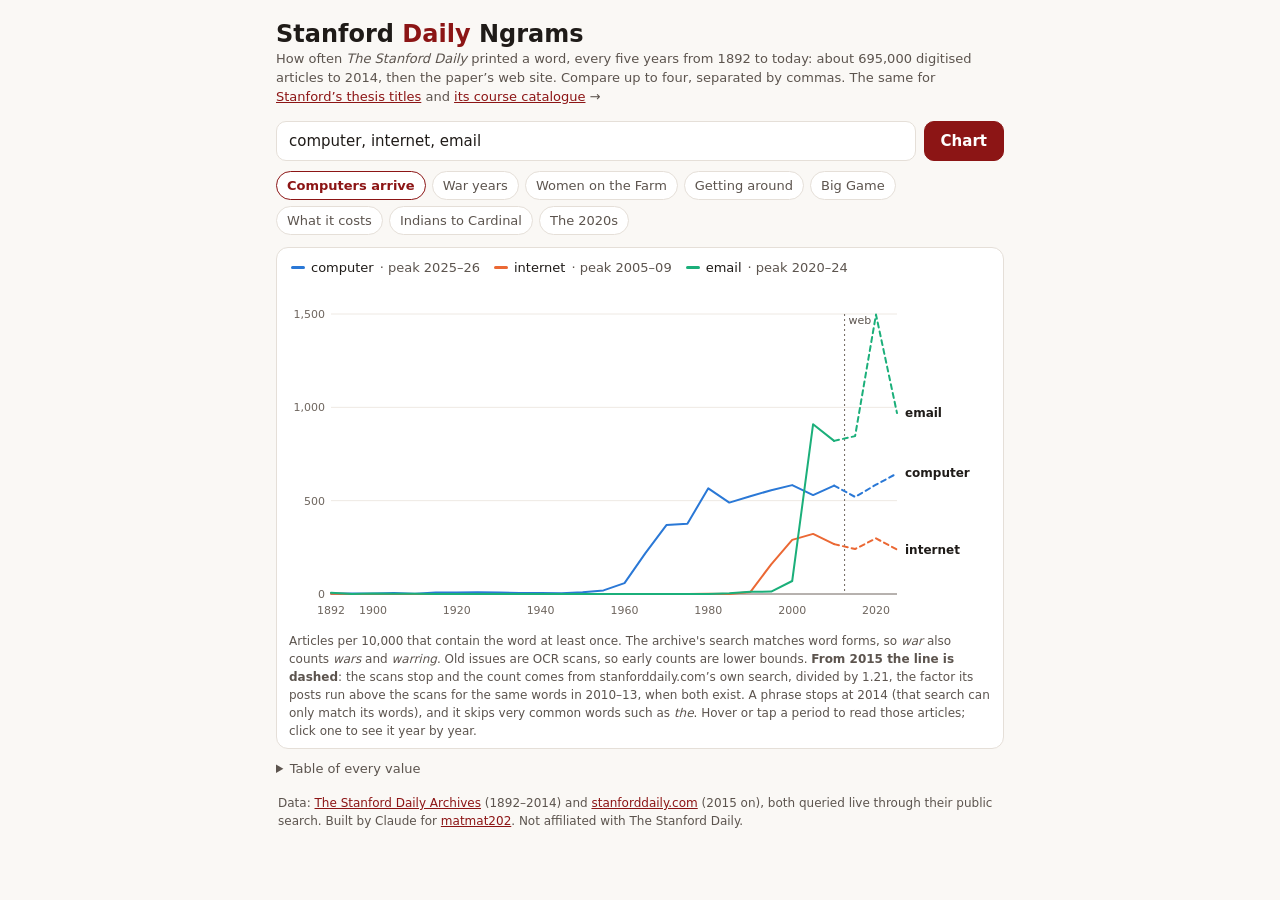
==== index.html @ 417195eb "Update Stanford Daily Ngrams 2026-10-28 🤖 Generated with [Claude Code](https://claude.com/claude-cod" ====
<!doctype html>
<html lang="en">
<head>
<meta charset="utf-8">
<meta name="viewport" content="width=device-width,initial-scale=1">
<title>Stanford Daily Ngrams · 134 years of the campus paper</title>
<link rel="icon" href="data:image/svg+xml,%3Csvg xmlns='http://www.w3.org/2000/svg' viewBox='0 0 32 32'%3E%3Crect width='32' height='32' rx='6' fill='%238c1515'/%3E%3Cpath d='M6 24l6-8 5 4 9-12' fill='none' stroke='%23fff' stroke-width='3' stroke-linecap='round' stroke-linejoin='round'/%3E%3C/svg%3E">
<meta name="theme-color" content="#8c1515">
<meta name="description" content="Type a word and see how often The Stanford Daily printed it, every five years from 1892 to today: 695,000 digitised articles, then the paper’s web site.">
<meta property="og:type" content="website">
<meta property="og:url" content="https://matmat202.github.io/daily-ngrams/">
<meta property="og:title" content="Stanford Daily Ngrams">
<meta property="og:description" content="Type a word and see how often The Stanford Daily printed it, 1892 to today.">
<meta property="og:image" content="https://matmat202.github.io/daily-ngrams/icons/card.png">
<meta property="og:image:width" content="1200">
<meta property="og:image:height" content="630">
<meta name="twitter:card" content="summary_large_image">
<link rel="apple-touch-icon" href="icons/icon-180.png">
<meta name="twitter:card" content="summary">
<style>
:root{color-scheme:light;--ground:#faf8f5;--card:#fff;--ink:#1f1b18;--ink-2:#5c544e;--ink-3:#6e655e;
  --line:#e5dfd8;--grid:#eee9e3;--accent:#8c1515;
  --s1:#2a78d6;--s2:#eb6834;--s3:#1baf7a;--s4:#eda100;
  --f-ui:system-ui,-apple-system,"Segoe UI",sans-serif}
@media (prefers-color-scheme:dark){:root{color-scheme:dark;--ground:#161311;--card:#211c19;--ink:#efe9e3;
  --ink-2:#b2a89f;--ink-3:#a1968c;--line:#352e29;--grid:#2d2723;--accent:#e36a63;
  --s1:#3987e5;--s2:#d95926;--s3:#199e70;--s4:#c98500}}
*{box-sizing:border-box}
body{margin:0;background:var(--ground);color:var(--ink);font-family:var(--f-ui);font-size:15px}
main{max-width:760px;margin:0 auto;padding:16px}
h1{font-size:24px;margin:4px 0 2px}h1 .red{color:var(--accent)}
.sub{color:var(--ink-2);font-size:13px;margin:0 0 14px;line-height:1.45}
a{color:var(--accent)}
form{display:flex;gap:8px;margin:0 0 10px}
form input{flex:1;min-width:0;font:inherit;padding:10px 12px;border:1px solid var(--line);border-radius:10px;
  background:var(--card);color:var(--ink)}
form input:focus-visible,button:focus-visible,a:focus-visible,summary:focus-visible{outline:3px solid var(--accent);outline-offset:2px}
.go{font:inherit;font-weight:600;padding:10px 16px;border:1px solid var(--accent);border-radius:10px;
  background:var(--accent);color:#fff;cursor:pointer}
@media (prefers-color-scheme:dark){.go{color:#1a1310}}
.presets{display:flex;flex-wrap:wrap;gap:6px;margin:0 0 12px;padding:0;list-style:none}
.presets button{font:inherit;font-size:13px;padding:6px 10px;border:1px solid var(--line);border-radius:999px;
  background:var(--card);color:var(--ink-2);cursor:pointer}
.presets button:hover{border-color:var(--accent);color:var(--ink)}
.presets button[aria-pressed="true"]{border-color:var(--accent);color:var(--accent);font-weight:600}
.card{background:var(--card);border:1px solid var(--line);border-radius:12px;padding:12px 10px 8px}
.legend{display:flex;flex-wrap:wrap;gap:4px 14px;margin:0 4px 6px;padding:0;list-style:none;font-size:13px}
.legend li{display:flex;align-items:center;gap:6px;color:var(--ink)}
.legend .sw{width:14px;height:3px;border-radius:2px}
.legend .peak{color:var(--ink-2)}
.status{font-size:13px;color:var(--ink-2);margin:2px 4px 6px;min-height:1.2em}
.status.err{color:var(--accent)}
#chart{position:relative}
#chart svg{display:block;width:100%;height:auto;overflow:visible}
.ax text{font-size:11px;fill:var(--ink-3);font-variant-numeric:tabular-nums}
.ax line{stroke:var(--grid);stroke-width:1}
.ax .base{stroke:var(--ink-3)}
.ln{fill:none;stroke-width:2;stroke-linejoin:round;stroke-linecap:round}
.dot{stroke:var(--card);stroke-width:2}
.lab{font-size:12px;font-weight:600;fill:var(--ink)}
.ax .seam{stroke:var(--ink-3);stroke-dasharray:2 3}
.ax .seamlab{font-size:11px;fill:var(--ink-2)}
.ln.web{stroke-dasharray:5 4}
.cross{stroke:var(--ink-3);stroke-width:1;stroke-dasharray:3 3}
.tip{position:absolute;pointer-events:auto;background:var(--card);border:1px solid var(--line);border-radius:10px;
  padding:8px 10px;font-size:13px;box-shadow:0 4px 18px rgba(0,0,0,.12);min-width:170px;display:none}
.tip.on{display:block}
@media (max-width:560px){.tip{position:static;margin-top:6px;box-shadow:none}}
.tip h3{margin:0 0 4px;font-size:13px}
.tip table{border-collapse:collapse;width:100%}
.tip td{padding:1px 0;font-variant-numeric:tabular-nums}
.tip td.v{text-align:right;padding-left:10px}
.tip .sw{display:inline-block;width:10px;height:3px;border-radius:2px;margin-right:6px;vertical-align:middle}
.tip a{display:block;font-size:12px;margin-top:2px}
.tip .years{font-size:11px;color:var(--ink-3);margin-top:6px}
.tip table.yrs{margin-top:2px;color:var(--ink)}
.tip table.yrs th{font-weight:400;text-align:left;padding-right:8px;width:3em;color:var(--ink-2)}
.tip table.yrs td{position:relative;padding:1px 4px;min-width:64px}
.tip table.yrs .bar{position:absolute;left:0;top:3px;bottom:3px;opacity:.28;border-radius:2px}
.tip table.yrs .v{position:relative;font-size:12px}
.tip table.yrs td.top .v{font-weight:600}
.note{font-size:12px;color:var(--ink-2);line-height:1.5;margin:10px 2px 0}
details{margin:12px 0 0}
summary{cursor:pointer;font-size:13px;color:var(--ink-2)}
.tbl{overflow-x:auto}
.tbl table{border-collapse:collapse;font-size:12px;font-variant-numeric:tabular-nums;margin-top:6px;width:100%}
.tbl th,.tbl td{padding:3px 8px;border-bottom:1px solid var(--line);text-align:right;white-space:nowrap}
.tbl th:first-child,.tbl td:first-child{text-align:left}
footer{font-size:12px;color:var(--ink-2);line-height:1.5;margin:18px 2px 8px}
</style>
</head>
<body>
<main>
  <h1>Stanford <span class="red">Daily</span> Ngrams</h1>
  <p class="sub" id="sub">How often <cite>The Stanford Daily</cite> printed a word, every five years from 1892 to today: about 695,000 digitised articles to 2014, then the paper’s web site. Compare up to four, separated by commas. The same for <a href="theses/">Stanford’s thesis titles</a> and <a href="courses/">its course catalogue</a> →</p>

  <form id="form" role="search">
    <label for="q" class="visually-hidden" style="position:absolute;left:-9999px">Words to chart</label>
    <input id="q" name="q" autocomplete="off" spellcheck="false" placeholder="computer, internet, email">
    <button class="go" type="submit">Chart</button>
  </form>
  <ul class="presets" id="presets" aria-label="Examples"></ul>

  <section class="card" aria-labelledby="chartTitle">
    <h2 id="chartTitle" style="position:absolute;left:-9999px">Articles mentioning each word, per 10,000 articles</h2>
    <ul class="legend" id="legend"></ul>
    <p class="status" id="status" role="status" aria-live="polite"></p>
    <div id="chart"></div>
    <p class="note">Articles per 10,000 that contain the word at least once. The archive's search
      matches word forms, so <em>war</em> also counts <em>wars</em> and <em>warring</em>. Old issues are OCR
      scans, so early counts are lower bounds. <b>From 2015 the line is dashed</b>: the scans stop and the count
      comes from stanforddaily.com’s own search, divided by <span id="scale">1.2</span>, the factor its posts run above the scans
      for the same words in 2010–13, when both exist. A phrase stops at 2014 (that search can only match its words), and
      it skips very common words such as <em>the</em>. Hover or tap a period to read those articles; click one to see it year by year.</p>
  </section>

  <details id="tableBox">
    <summary>Table of every value</summary>
    <div class="tbl" id="table"></div>
  </details>

  <footer>Data: <a href="https://archives.stanforddaily.com/">The Stanford Daily Archives</a> (1892–2014) and
    <a href="https://stanforddaily.com/">stanforddaily.com</a> (2015 on), both queried live through their public search. Built by Claude for
    <a href="https://matmat202.github.io/">matmat202</a>. Not affiliated with The Stanford Daily.</footer>
</main>
<!-- Fetched in parallel with app.js instead of behind it: each was one more round trip
     before the first draw (projects/site-speed, 2026-10-28). -->
<link rel="modulepreload" href="ngram-logic.js">
<link rel="preload" href="data/presets.json" as="fetch" crossorigin>
<script type="module" src="app.js"></script>
</body>
</html>
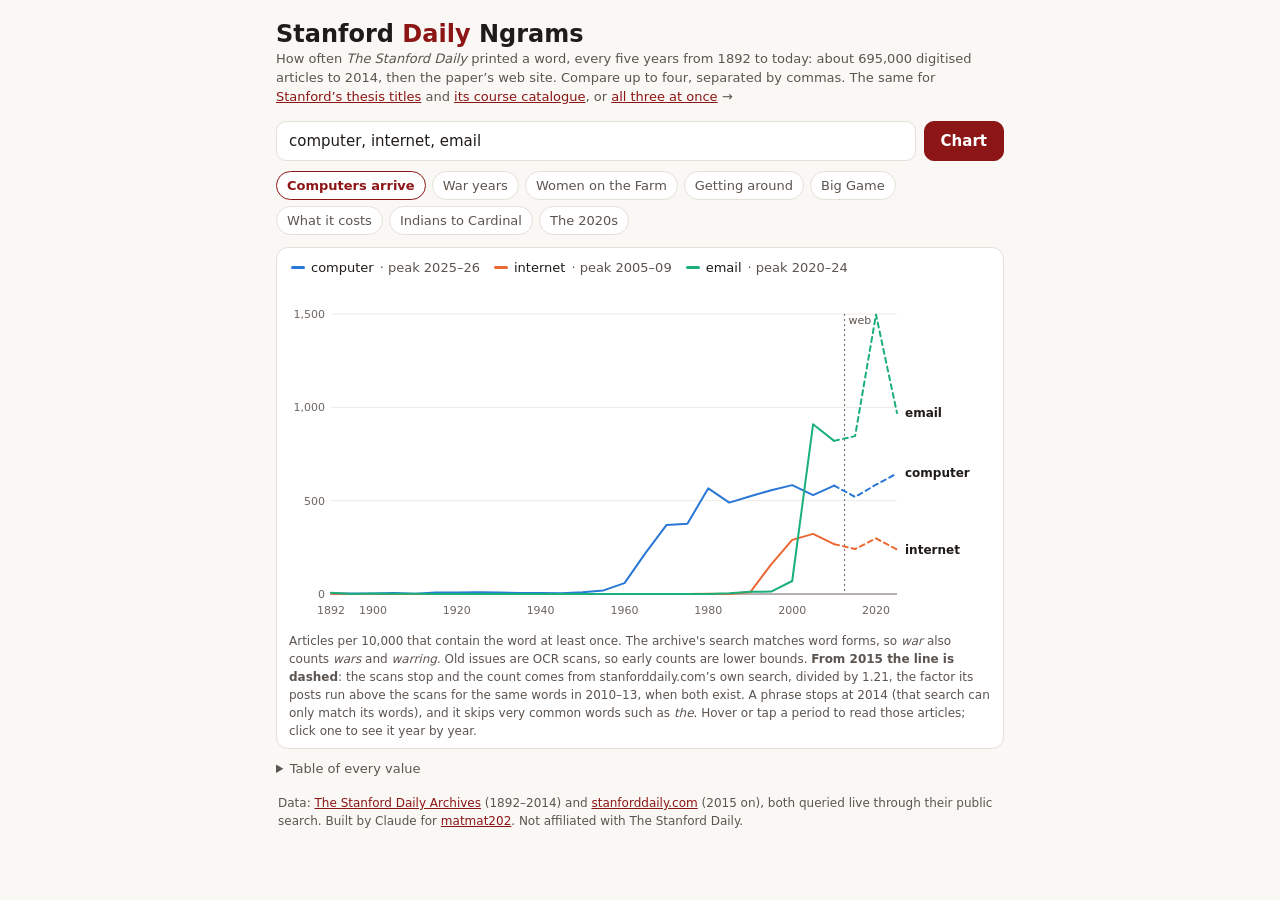
==== commit 5eacdea0: "Update Stanford Daily Ngrams 2026-10-28 🤖 Generated with [Claude Code](https://claude.com/claude-cod" ====
--- a/index.html
+++ b/index.html
@@ -92,7 +92,7 @@
 <body>
 <main>
   <h1>Stanford <span class="red">Daily</span> Ngrams</h1>
-  <p class="sub" id="sub">How often <cite>The Stanford Daily</cite> printed a word, every five years from 1892 to today: about 695,000 digitised articles to 2014, then the paper’s web site. Compare up to four, separated by commas. The same for <a href="theses/">Stanford’s thesis titles</a> and <a href="courses/">its course catalogue</a> →</p>
+  <p class="sub" id="sub">How often <cite>The Stanford Daily</cite> printed a word, every five years from 1892 to today: about 695,000 digitised articles to 2014, then the paper’s web site. Compare up to four, separated by commas. The same for <a href="theses/">Stanford’s thesis titles</a> and <a href="courses/">its course catalogue</a>, or <a href="compare/">all three at once</a> →</p>
 
   <form id="form" role="search">
     <label for="q" class="visually-hidden" style="position:absolute;left:-9999px">Words to chart</label>
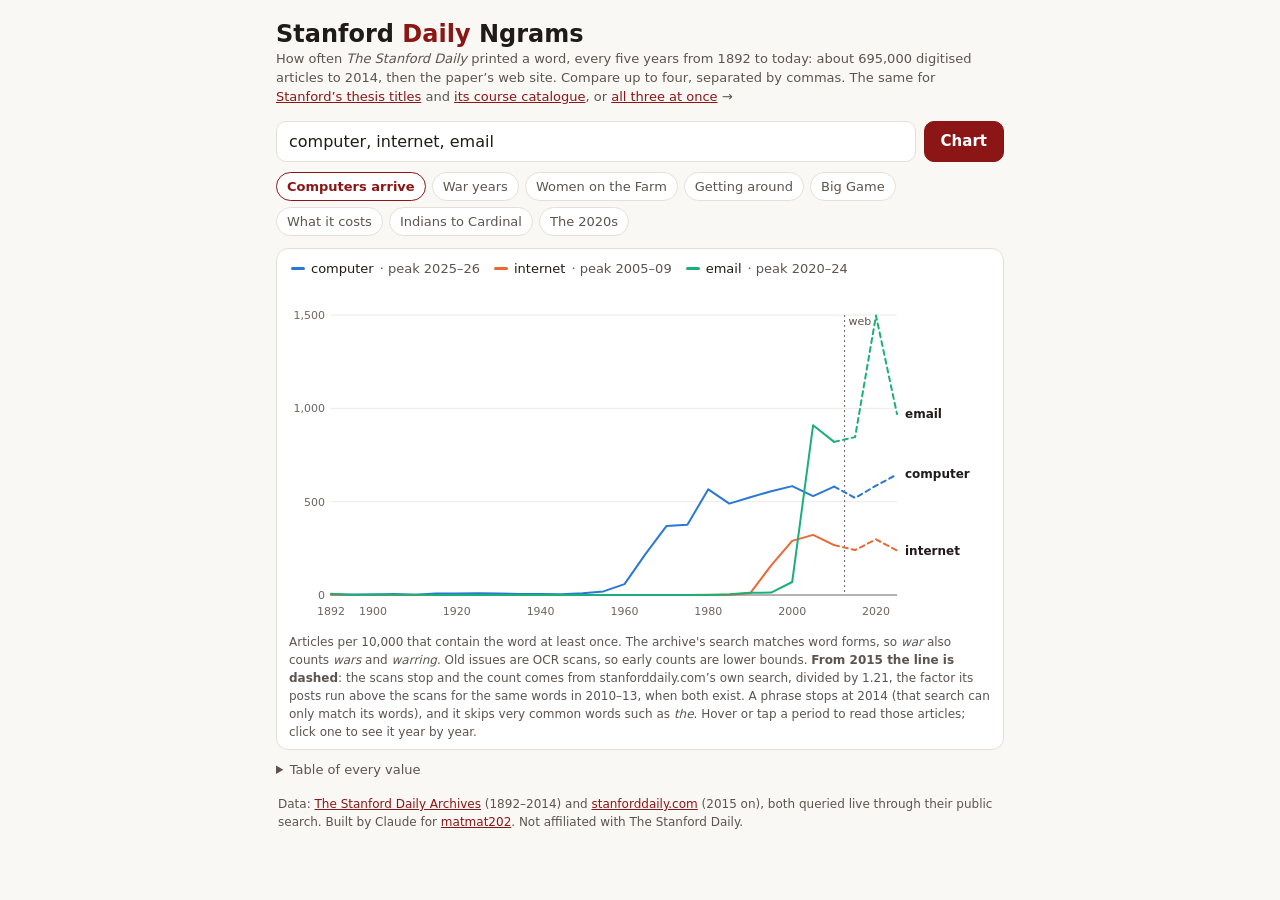
==== commit 76cec541: "Update Stanford Daily Ngrams 2026-10-30 🤖 Generated with [Claude Code](https://claude.com/claude-cod" ====
--- a/index.html
+++ b/index.html
@@ -87,6 +87,8 @@
 .tbl th,.tbl td{padding:3px 8px;border-bottom:1px solid var(--line);text-align:right;white-space:nowrap}
 .tbl th:first-child,.tbl td:first-child{text-align:left}
 footer{font-size:12px;color:var(--ink-2);line-height:1.5;margin:18px 2px 8px}
+/* iOS Safari zooms the page into any field under 16px when it is tapped (input-zoom) */
+input,select,textarea{font-size:16px!important}
 </style>
 </head>
 <body>
@@ -96,7 +98,7 @@
 
   <form id="form" role="search">
     <label for="q" class="visually-hidden" style="position:absolute;left:-9999px">Words to chart</label>
-    <input id="q" name="q" autocomplete="off" spellcheck="false" placeholder="computer, internet, email">
+    <input id="q" name="q" autocomplete="off" spellcheck="false" placeholder="computer, internet">
     <button class="go" type="submit">Chart</button>
   </form>
   <ul class="presets" id="presets" aria-label="Examples"></ul>
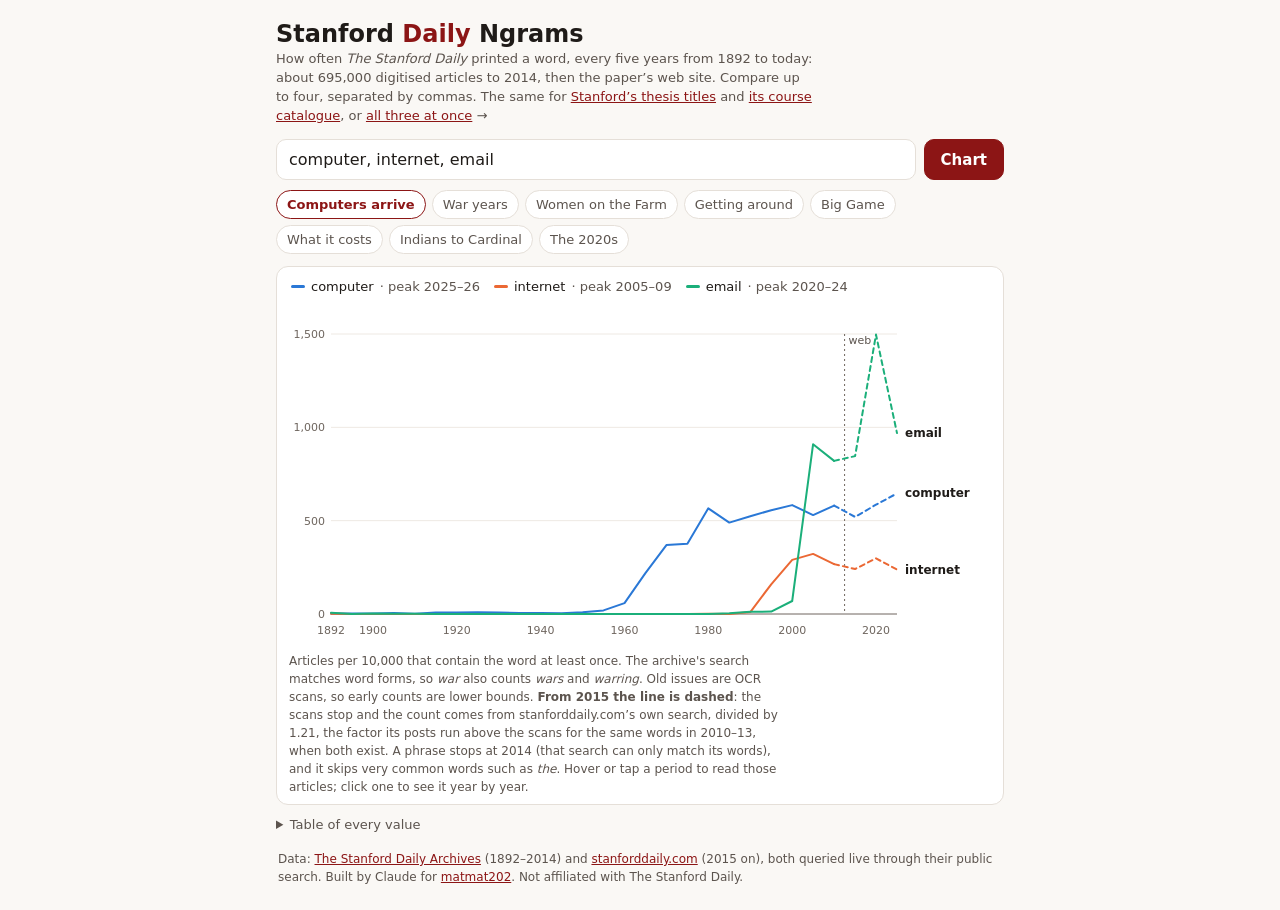
==== commit 8c544519: "Update Stanford Daily Ngrams 2026-11-08 🤖 Generated with [Claude Code](https://claude.com/claude-cod" ====
--- a/index.html
+++ b/index.html
@@ -29,7 +29,7 @@
 body{margin:0;background:var(--ground);color:var(--ink);font-family:var(--f-ui);font-size:15px}
 main{max-width:760px;margin:0 auto;padding:16px}
 h1{font-size:24px;margin:4px 0 2px}h1 .red{color:var(--accent)}
-.sub{color:var(--ink-2);font-size:13px;margin:0 0 14px;line-height:1.45}
+.sub{max-width:65ch;color:var(--ink-2);font-size:13px;margin:0 0 14px;line-height:1.45}
 a{color:var(--accent)}
 form{display:flex;gap:8px;margin:0 0 10px}
 form input{flex:1;min-width:0;font:inherit;padding:10px 12px;border:1px solid var(--line);border-radius:10px;
@@ -79,7 +79,7 @@
 .tip table.yrs .bar{position:absolute;left:0;top:3px;bottom:3px;opacity:.28;border-radius:2px}
 .tip table.yrs .v{position:relative;font-size:12px}
 .tip table.yrs td.top .v{font-weight:600}
-.note{font-size:12px;color:var(--ink-2);line-height:1.5;margin:10px 2px 0}
+.note{max-width:65ch;font-size:12px;color:var(--ink-2);line-height:1.5;margin:10px 2px 0}
 details{margin:12px 0 0}
 summary{cursor:pointer;font-size:13px;color:var(--ink-2)}
 .tbl{overflow-x:auto}
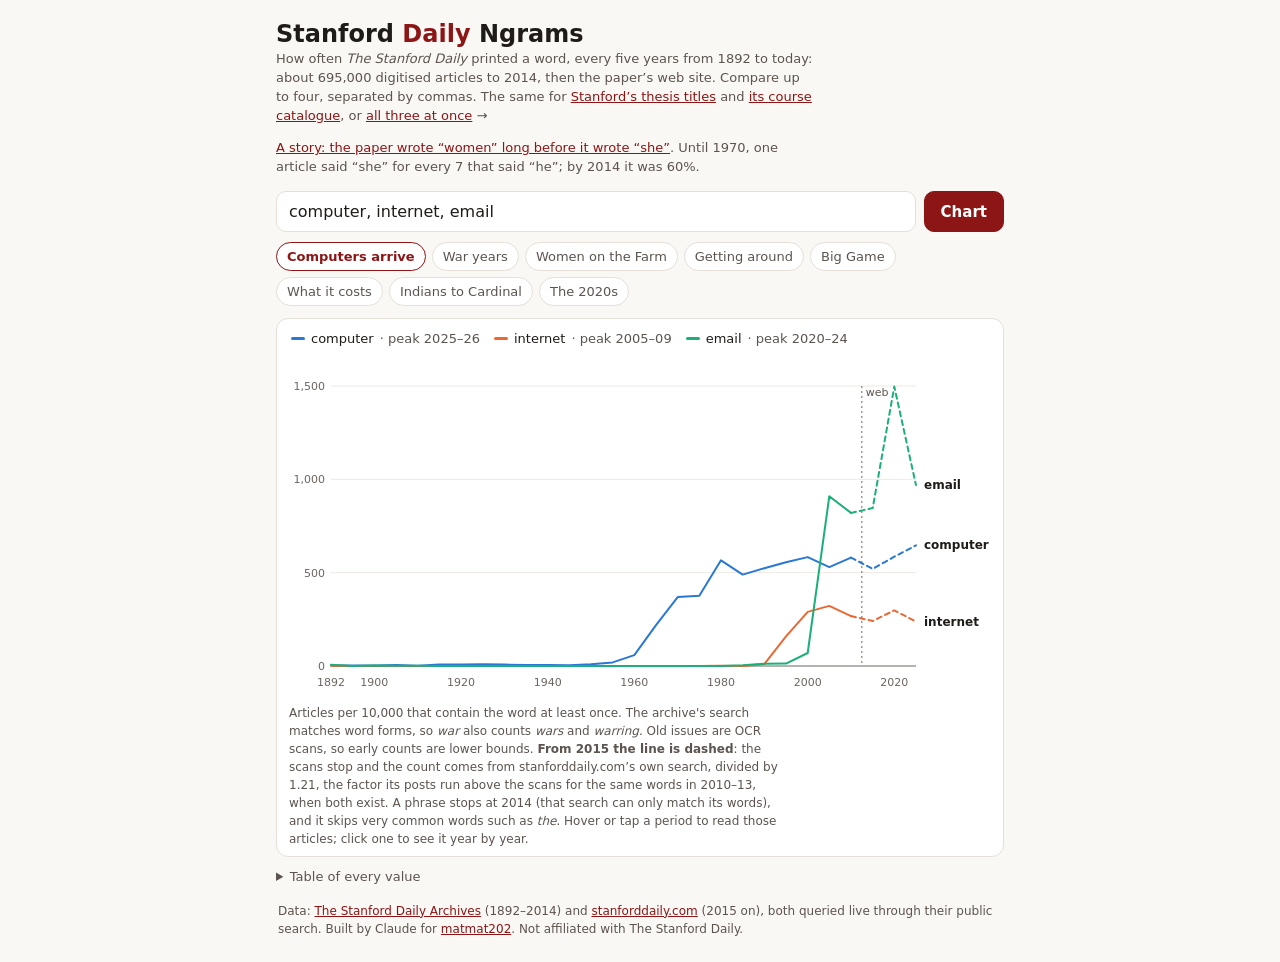
==== commit 496add12: "Update Stanford Daily Ngrams 2026-11-16 🤖 Generated with [Claude Code](https://claude.com/claude-cod" ====
--- a/index.html
+++ b/index.html
@@ -95,6 +95,7 @@
 <main>
   <h1>Stanford <span class="red">Daily</span> Ngrams</h1>
   <p class="sub" id="sub">How often <cite>The Stanford Daily</cite> printed a word, every five years from 1892 to today: about 695,000 digitised articles to 2014, then the paper’s web site. Compare up to four, separated by commas. The same for <a href="theses/">Stanford’s thesis titles</a> and <a href="courses/">its course catalogue</a>, or <a href="compare/">all three at once</a> →</p>
+  <p class="sub"><a href="story/">A story: the paper wrote “women” long before it wrote “she”</a>. Until 1970, one article said “she” for every 7 that said “he”; by 2014 it was 60%.</p>
 
   <form id="form" role="search">
     <label for="q" class="visually-hidden" style="position:absolute;left:-9999px">Words to chart</label>
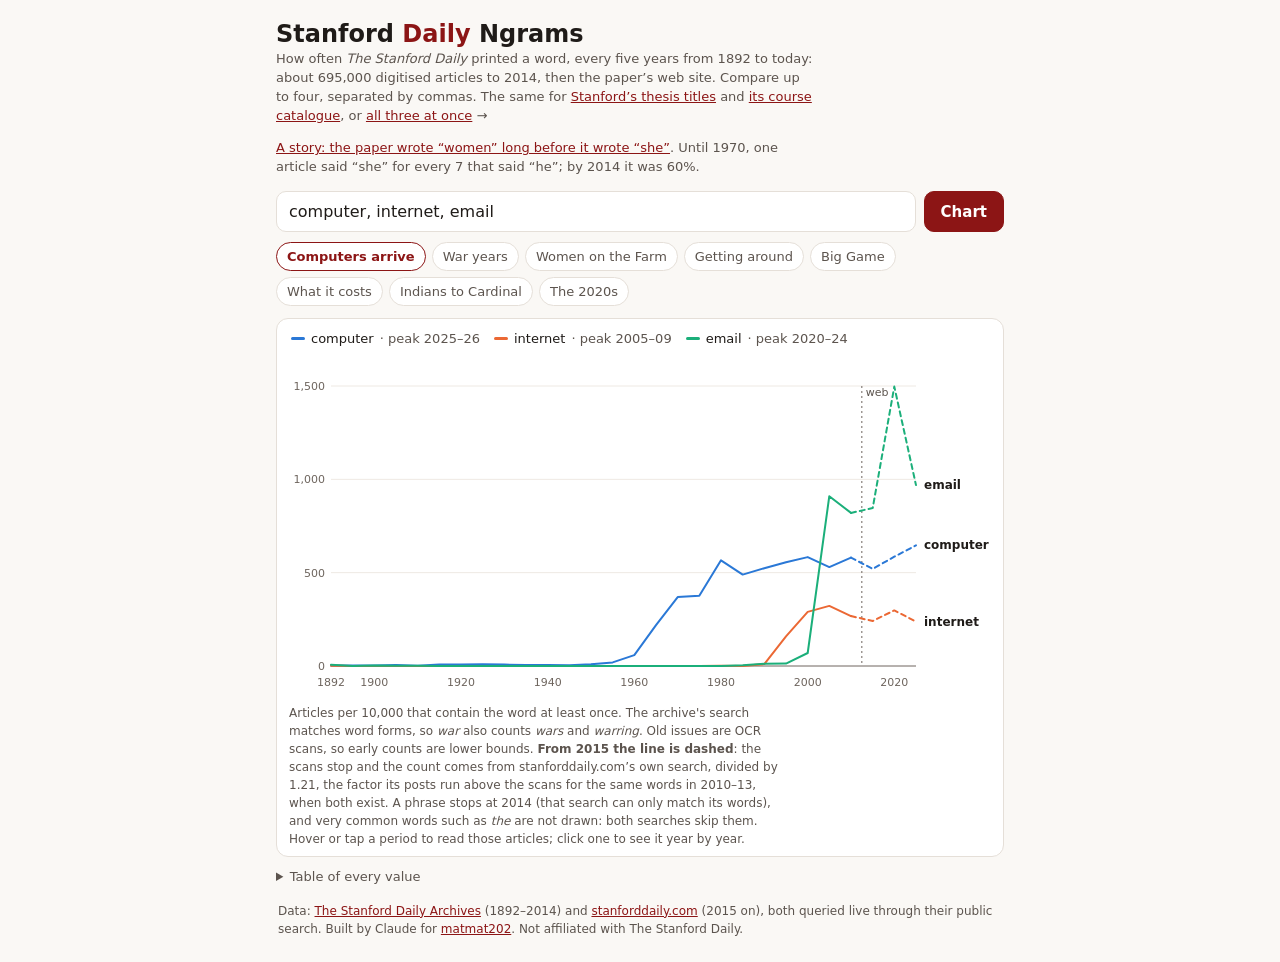
==== commit e44b5039: "Update Stanford Daily Ngrams 2026-11-19 🤖 Generated with [Claude Code](https://claude.com/claude-cod" ====
--- a/index.html
+++ b/index.html
@@ -114,7 +114,7 @@
       scans, so early counts are lower bounds. <b>From 2015 the line is dashed</b>: the scans stop and the count
       comes from stanforddaily.com’s own search, divided by <span id="scale">1.2</span>, the factor its posts run above the scans
       for the same words in 2010–13, when both exist. A phrase stops at 2014 (that search can only match its words), and
-      it skips very common words such as <em>the</em>. Hover or tap a period to read those articles; click one to see it year by year.</p>
+      very common words such as <em>the</em> are not drawn: both searches skip them. Hover or tap a period to read those articles; click one to see it year by year.</p>
   </section>
 
   <details id="tableBox">
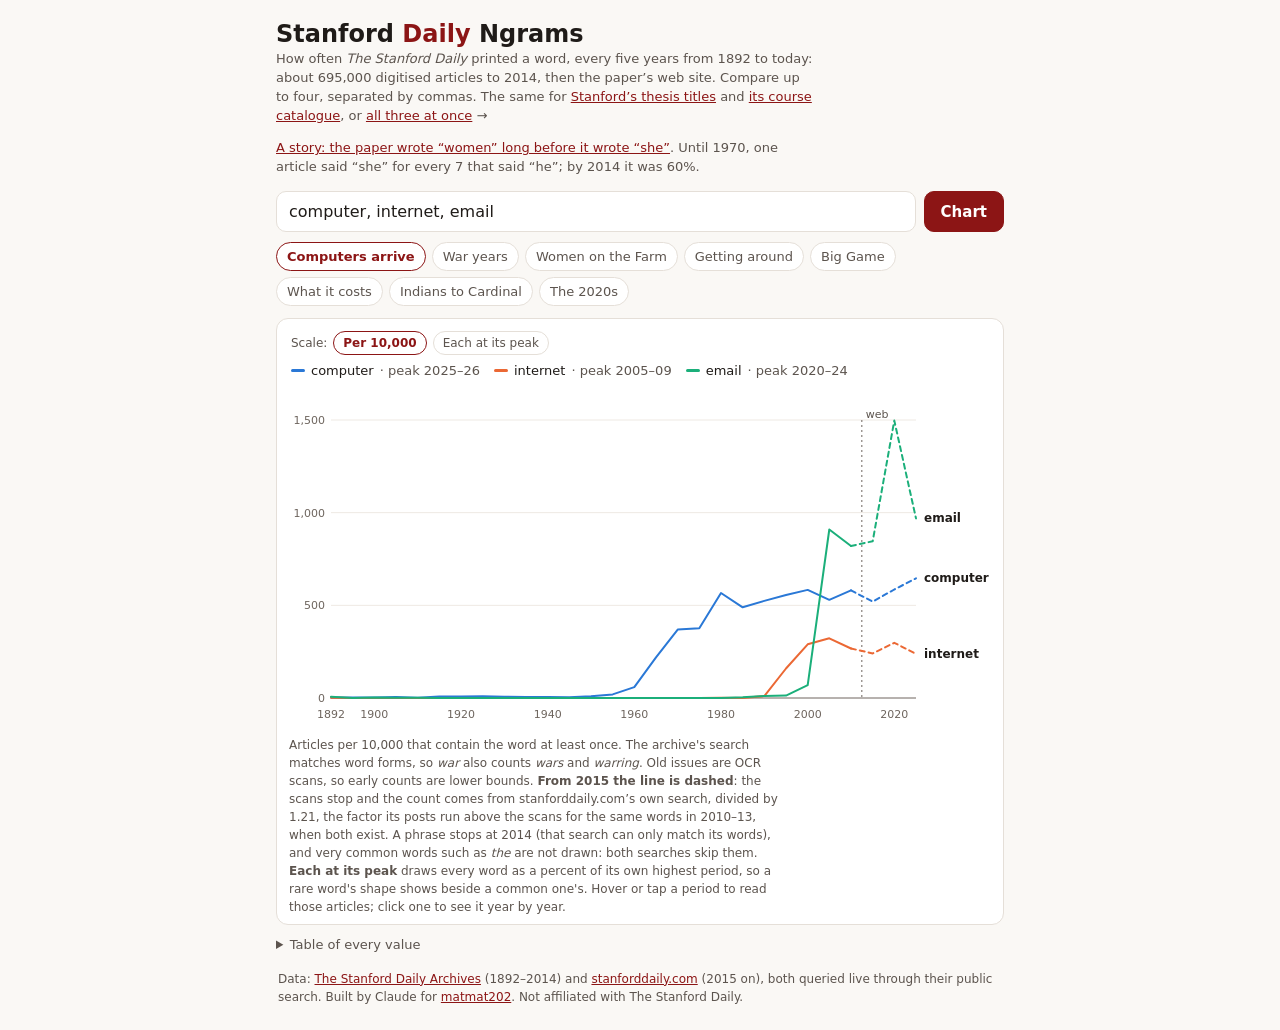
==== commit de7a5d79: "Update Stanford Daily Ngrams 2026-11-22 🤖 Generated with [Claude Code](https://claude.com/claude-cod" ====
--- a/index.html
+++ b/index.html
@@ -44,6 +44,10 @@
 .presets button:hover{border-color:var(--accent);color:var(--ink)}
 .presets button[aria-pressed="true"]{border-color:var(--accent);color:var(--accent);font-weight:600}
 .card{background:var(--card);border:1px solid var(--line);border-radius:12px;padding:12px 10px 8px}
+.scale{display:flex;flex-wrap:wrap;align-items:center;gap:6px;margin:0 4px 8px;font-size:12px;color:var(--ink-2)}
+.scale button{font:inherit;font-size:12px;padding:4px 9px;border:1px solid var(--line);border-radius:999px;
+  background:var(--card);color:var(--ink-2);cursor:pointer}
+.scale button[aria-pressed="true"]{border-color:var(--accent);color:var(--accent);font-weight:600}
 .legend{display:flex;flex-wrap:wrap;gap:4px 14px;margin:0 4px 6px;padding:0;list-style:none;font-size:13px}
 .legend li{display:flex;align-items:center;gap:6px;color:var(--ink)}
 .legend .sw{width:14px;height:3px;border-radius:2px}
@@ -106,6 +110,9 @@
 
   <section class="card" aria-labelledby="chartTitle">
     <h2 id="chartTitle" style="position:absolute;left:-9999px">Articles mentioning each word, per 10,000 articles</h2>
+    <div class="scale" id="scaleBtns" role="group" aria-label="Scale">Scale:
+      <button type="button" data-scale="rate" aria-pressed="true">Per 10,000</button>
+      <button type="button" data-scale="peak" aria-pressed="false">Each at its peak</button></div>
     <ul class="legend" id="legend"></ul>
     <p class="status" id="status" role="status" aria-live="polite"></p>
     <div id="chart"></div>
@@ -114,7 +121,7 @@
       scans, so early counts are lower bounds. <b>From 2015 the line is dashed</b>: the scans stop and the count
       comes from stanforddaily.com’s own search, divided by <span id="scale">1.2</span>, the factor its posts run above the scans
       for the same words in 2010–13, when both exist. A phrase stops at 2014 (that search can only match its words), and
-      very common words such as <em>the</em> are not drawn: both searches skip them. Hover or tap a period to read those articles; click one to see it year by year.</p>
+      very common words such as <em>the</em> are not drawn: both searches skip them. <b>Each at its peak</b> draws every word as a percent of its own highest period, so a rare word's shape shows beside a common one's. Hover or tap a period to read those articles; click one to see it year by year.</p>
   </section>
 
   <details id="tableBox">
